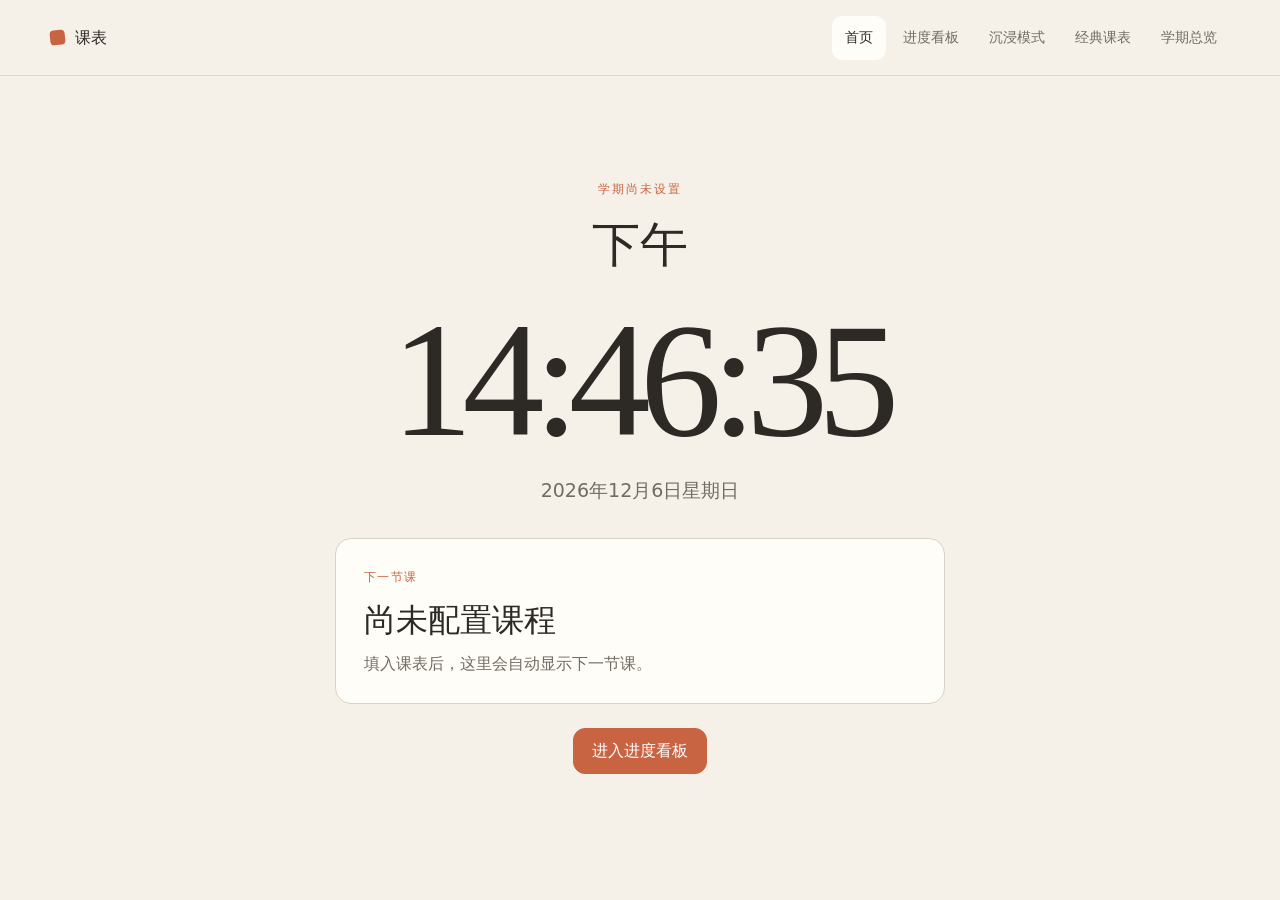
==== index.html @ 420c8482 "feat: add sanitized offline timetable template" ====
<!doctype html>
<html lang="zh-CN"><head><meta charset="UTF-8"><meta name="viewport" content="width=device-width,initial-scale=1,viewport-fit=cover"><meta name="theme-color" content="#f5f1e9"><title>首页 · 课表空白模板</title><link rel="icon" href="./public/favicon.svg"><link rel="stylesheet" href="./src/styles.css"><link rel="stylesheet" href="./src/maintenance.css"></head><body data-page="home"><div id="app"></div><script src="./src/data/schedule.js"></script><script src="./src/data/calendar.js"></script><script src="./src/engine.js"></script><script src="./src/progress-art.js"></script><script src="./src/app.js"></script></body></html>
---- src/styles.css ----
:root {
  --paper: #f5f1e9;
  --paper-deep: #ebe4d9;
  --surface: #fffdf8;
  --ink: #2d2a26;
  --muted: #716b63;
  --line: #d9d2c7;
  --accent: #c96442;
  --accent-soft: #f0d9cd;
  --radius: 16px;
  --max: 1180px;
  color-scheme: light;
  font-family: Inter, "Segoe UI", "Microsoft YaHei", system-ui, sans-serif;
  font-synthesis: none;
  background: var(--paper);
  color: var(--ink);
}

* { box-sizing: border-box; }
html { scroll-behavior: smooth; scroll-padding-top: 76px; }
body { margin: 0; min-width: 320px; background: var(--paper); }
a { color: inherit; text-decoration: none; }
button, select { font: inherit; }

.topbar {
  position: fixed;
  z-index: 20;
  inset: 0 0 auto;
  height: 64px;
  padding: 0 max(22px, calc((100vw - var(--max)) / 2));
  display: flex;
  align-items: center;
  justify-content: space-between;
  border-bottom: 1px solid color-mix(in srgb, var(--line) 82%, transparent);
  background: color-mix(in srgb, var(--paper) 92%, transparent);
  backdrop-filter: blur(10px);
}

.brand { display: flex; align-items: center; gap: 10px; font-weight: 720; letter-spacing: .02em; }
.brand-mark { width: 15px; height: 15px; border-radius: 4px; background: var(--accent); transform: rotate(-6deg); }
.topbar nav { display: flex; gap: 4px; }
.topbar nav a { padding: 9px 13px; border-radius: 10px; color: var(--muted); font-size: 14px; transition: background .18s ease, color .18s ease; }
.topbar nav a:hover, .topbar nav a:focus-visible { background: var(--surface); color: var(--ink); outline: none; }

.section-anchor { scroll-margin-top: 64px; }
.hero {
  min-height: 100svh;
  padding: 108px 24px 54px;
  display: grid;
  place-items: center;
  position: relative;
}

.hero-inner { width: min(850px, 100%); text-align: center; }
.eyebrow { margin: 0 0 18px; font-size: 12px; font-weight: 750; letter-spacing: .16em; color: var(--accent); text-transform: uppercase; }
.hero-time, .focus-clock {
  font-family: Georgia, "Times New Roman", "Songti SC", serif;
  font-variant-numeric: tabular-nums;
  line-height: .9;
  letter-spacing: -.065em;
}
.hero-time { font-size: clamp(72px, 14vw, 164px); }
.hero-date { margin: 22px 0 34px; color: var(--muted); font-size: clamp(15px, 2vw, 19px); }

.status-card {
  max-width: 610px;
  margin: 0 auto;
  padding: 25px 28px;
  text-align: left;
  border: 1px solid var(--line);
  border-radius: var(--radius);
  background: var(--surface);
}
.status-card h2 { margin: 8px 0 7px; font-family: Georgia, "Songti SC", serif; font-size: clamp(25px, 4vw, 38px); font-weight: 500; }
.status-card p { margin: 0; color: var(--muted); line-height: 1.65; }
.status-kicker { color: var(--accent); font-size: 12px; font-weight: 750; letter-spacing: .12em; }
.scroll-cue {
  position: absolute;
  bottom: 24px;
  display: flex;
  flex-direction: column;
  align-items: center;
  gap: 4px;
  color: var(--muted);
  font-size: 12px;
}
.scroll-cue b { color: var(--accent); font-size: 22px; font-weight: 400; }

.page { width: min(var(--max), calc(100% - 40px)); margin: 0 auto; padding: 92px 0 104px; }
.section-heading { display: flex; align-items: end; justify-content: space-between; gap: 36px; margin-bottom: 30px; }
.section-heading h1 { margin: 0; font: 500 clamp(38px, 6vw, 68px)/1.02 Georgia, "Songti SC", serif; letter-spacing: -.035em; }
.section-heading > p { max-width: 420px; margin: 0 0 7px; color: var(--muted); line-height: 1.7; }

.overview-grid { display: grid; grid-template-columns: repeat(3, 1fr); gap: 14px; }
.panel {
  min-width: 0;
  padding: 24px;
  border: 1px solid var(--line);
  border-radius: var(--radius);
  background: var(--surface);
}
.span-2 { grid-column: span 2; }
.span-3 { grid-column: span 3; }
.panel-heading { display: flex; align-items: baseline; justify-content: space-between; gap: 16px; margin-bottom: 22px; }
.panel-heading h2 { margin: 0; font: 500 23px/1.2 Georgia, "Songti SC", serif; }
.panel-heading span { color: var(--muted); font-size: 12px; }

.progress-stack { display: grid; gap: 21px; }
.progress-item { min-width: 0; }
.progress-copy { display: flex; justify-content: space-between; gap: 14px; margin-bottom: 8px; font-size: 13px; }
.progress-copy span:last-child { color: var(--muted); font-variant-numeric: tabular-nums; }
.progress-track { height: 7px; overflow: hidden; border-radius: 10px; background: var(--paper-deep); }
.progress-track > span { display: block; height: 100%; border-radius: inherit; background: var(--accent); transition: width .35s ease; }

.event-list { display: grid; gap: 10px; }
.event-card {
  --course: var(--accent);
  display: grid;
  grid-template-columns: 72px 1fr;
  gap: 17px;
  padding: 15px 16px;
  border: 1px solid var(--line);
  border-left: 4px solid var(--course);
  border-radius: 12px;
  background: var(--paper);
}
.event-time { font-size: 15px; font-weight: 720; font-variant-numeric: tabular-nums; }
.event-time small { display: block; margin-top: 4px; color: var(--muted); font-size: 11px; font-weight: 500; }
.event-card h3 { margin: 0 0 5px; font-size: 15px; }
.event-card p { margin: 0; color: var(--muted); font-size: 12px; }
.event-card .subtle { margin-top: 3px; color: #918a81; }
.empty-state { color: var(--muted); font-size: 14px; line-height: 1.7; padding: 10px 0; }

.free-list { display: grid; gap: 11px; }
.free-list > div { display: flex; justify-content: space-between; gap: 12px; padding-bottom: 11px; border-bottom: 1px solid var(--line); }
.free-list > div:last-child { border-bottom: 0; }
.free-list strong { font-size: 13px; }
.free-list span { color: var(--muted); font-size: 12px; }
.holiday strong { display: block; margin-bottom: 12px; font: 500 33px/1.1 Georgia, "Songti SC", serif; }
.holiday span { color: var(--muted); }
.holiday p { margin: 32px 0 0; color: var(--accent); font-weight: 700; }

.course-progress-grid { display: grid; grid-template-columns: repeat(2, minmax(0, 1fr)); gap: 22px 30px; }
.course-progress { --course: var(--accent); }
.course-progress .progress-track > span { background: var(--course); }
.course-progress .progress-copy { display: none; }
.course-label { display: grid; grid-template-columns: 9px minmax(0, 1fr) auto; gap: 9px; align-items: center; margin-bottom: 9px; }
.course-dot { width: 8px; height: 8px; border-radius: 50%; background: var(--course); }
.course-label strong { overflow: hidden; text-overflow: ellipsis; white-space: nowrap; font-size: 13px; }
.course-label small { color: var(--muted); font-size: 11px; }

.focus-page {
  min-height: 100svh;
  padding: 105px 24px 48px;
  display: flex;
  flex-direction: column;
  align-items: center;
  justify-content: center;
  text-align: center;
  background: var(--ink);
  color: var(--surface);
}
.focus-clock { font-size: clamp(82px, 18vw, 210px); }
.focus-date { margin: 24px 0 58px; color: #bdb7ae; }
.focus-state { width: min(760px, 100%); }
.focus-state h1 { margin: 10px 0 15px; font: 500 clamp(34px, 6vw, 66px)/1.08 Georgia, "Songti SC", serif; }
.focus-state > p { margin: 0; color: #c9c3bb; line-height: 1.7; }
.focus-progress { margin-top: 34px; text-align: left; }
.focus-progress .progress-track { background: #4b4741; height: 9px; }
.focus-progress .progress-copy span:last-child { color: #c9c3bb; }
.countdown { display: inline-block; margin-top: 32px; padding: 13px 20px; border: 1px solid #5d5750; border-radius: 999px; color: #e8ded4; }
.back-link { margin-top: 64px; color: #aaa39a; font-size: 13px; }

.week-picker { display: flex; gap: 10px; align-items: center; color: var(--muted); font-size: 13px; }
.week-picker select { min-height: 42px; padding: 0 34px 0 13px; border: 1px solid var(--line); border-radius: 10px; background: var(--surface); color: var(--ink); cursor: pointer; }
.week-picker select:focus { outline: 2px solid color-mix(in srgb, var(--accent) 35%, transparent); outline-offset: 2px; }
.schedule-scroll { overflow-x: auto; padding-bottom: 8px; }
.classic-grid {
  min-width: 1040px;
  min-height: 1240px;
  display: grid;
  grid-template-columns: 74px repeat(7, minmax(130px, 1fr));
  grid-template-rows: 48px repeat(15, 78px);
  position: relative;
  border: 1px solid var(--line);
  border-radius: var(--radius);
  overflow: hidden;
  background: var(--surface);
}
.grid-corner, .day-head, .period-label { z-index: 2; background: var(--surface); }
.grid-corner { grid-column: 1; grid-row: 1; display: grid; place-items: center; color: var(--muted); font-size: 11px; border-right: 1px solid var(--line); border-bottom: 1px solid var(--line); }
.day-head { grid-row: 1; display: grid; place-items: center; font-size: 13px; font-weight: 700; border-right: 1px solid var(--line); border-bottom: 1px solid var(--line); }
.period-label { grid-column: 1; display: flex; flex-direction: column; align-items: center; justify-content: center; border-right: 1px solid var(--line); border-bottom: 1px solid var(--line); }
.period-label strong { font-family: Georgia, serif; font-size: 21px; font-weight: 500; }
.period-label span { color: var(--muted); font-size: 10px; }
.grid-guide { border-right: 1px solid var(--line); border-bottom: 1px solid var(--line); }
.schedule-event {
  --course: var(--accent);
  z-index: 4;
  min-width: 0;
  margin: 4px;
  padding: 10px;
  overflow: hidden;
  border-radius: 9px;
  border-left: 4px solid var(--course);
  background: color-mix(in srgb, var(--course) 13%, var(--surface));
  display: flex;
  flex-direction: column;
  gap: 4px;
}
.schedule-event strong { font-size: 12px; line-height: 1.35; }
.schedule-event span, .schedule-event small { color: var(--muted); font-size: 10px; }

.semester-weeks { display: grid; grid-template-columns: repeat(2, minmax(0, 1fr)); gap: 14px; }
.week-card { padding: 20px; border: 1px solid var(--line); border-radius: var(--radius); background: var(--surface); }
.week-card header { display: flex; align-items: baseline; justify-content: space-between; gap: 12px; margin-bottom: 16px; }
.week-card header strong { font: 500 23px/1 Georgia, "Songti SC", serif; }
.week-card header span { color: var(--muted); font-size: 11px; }
.semester-day { display: grid; grid-template-columns: 42px 1fr; gap: 10px; min-height: 31px; padding: 6px 0; border-top: 1px solid var(--line); }
.semester-day > span { padding-top: 3px; color: var(--muted); font-size: 11px; }
.semester-day > div { display: flex; flex-wrap: wrap; gap: 5px; }
.semester-day i { --course: var(--accent); padding: 3px 7px; border-radius: 6px; background: color-mix(in srgb, var(--course) 15%, var(--surface)); color: var(--ink); font-size: 10px; font-style: normal; }
.semester-day em { color: #b4ada4; font-style: normal; }

footer { padding: 30px 20px 46px; text-align: center; color: var(--muted); font-size: 11px; }

@media (max-width: 820px) {
  .topbar { padding-inline: 14px; }
  .topbar nav a:first-child { display: none; }
  .topbar nav a { padding-inline: 9px; font-size: 12px; }
  .page { width: min(100% - 24px, var(--max)); padding-block: 78px; }
  .section-heading { align-items: flex-start; flex-direction: column; gap: 17px; }
  .section-heading > p { max-width: none; }
  .overview-grid { grid-template-columns: 1fr; }
  .span-2, .span-3 { grid-column: auto; }
  .course-progress-grid, .semester-weeks { grid-template-columns: 1fr; }
  .focus-date { margin-bottom: 42px; }
}

@media (max-width: 520px) {
  .hero { padding-inline: 14px; }
  .status-card { padding: 21px; }
  .panel { padding: 19px; }
  .event-card { grid-template-columns: 62px 1fr; gap: 11px; }
  .hero-time { letter-spacing: -.075em; }
}

@media (prefers-reduced-motion: reduce) {
  html { scroll-behavior: auto; }
  *, *::before, *::after { transition-duration: .01ms !important; animation-duration: .01ms !important; }
}
---- src/maintenance.css ----
/* 公开模板：保留暖白、炭灰和陶土色；真实多页与胶囊计时器。 */
html{scroll-padding-top:0}
body{line-height:1.5}
.topbar{height:76px;background:var(--paper);backdrop-filter:none;gap:20px}
.topbar nav a{min-height:44px;display:inline-flex!important;align-items:center;font-size:14px}
.topbar nav a[aria-current=page]{background:var(--surface);color:var(--ink)}
.topbar nav{flex-wrap:wrap;justify-content:flex-end}
:focus-visible{outline:2px solid var(--accent)!important;outline-offset:4px}
.page{padding-top:120px}
.part{font:500 clamp(28px,5vw,48px)/1.2 Georgia,"Songti SC",serif;margin:10px 0 32px}
.home-next{margin:0 auto 24px;overflow-wrap:anywhere}
.home-next h2{font-size:clamp(23px,4vw,32px)}
.primary-link,button{display:inline-flex;justify-content:center;align-items:center;min-height:44px;padding:10px 18px;border:1px solid var(--line);border-radius:12px;background:var(--surface);color:var(--ink);cursor:pointer;font:inherit;transition:background .18s}
.primary-link{background:var(--accent);color:white;border-color:var(--accent)}
button:hover{background:var(--paper-deep)}
button:disabled{cursor:default;opacity:.5}
.subtle{color:var(--muted)}
.panel>h2{font:500 24px Georgia,"Songti SC",serif;margin:0 0 24px}
.meter-title{display:flex;align-items:baseline;justify-content:space-between;gap:16px;margin:0 0 10px}
.meter-title strong{font-size:14px}.meter-title span{font-size:13px;color:var(--muted)}
.meter{position:relative;height:26px;border-radius:999px;overflow:hidden;background:var(--paper-deep)}
.meter i{position:absolute;inset:0;background:color-mix(in srgb,var(--fill) 45%,var(--paper));transform-origin:left center;transition:transform .4s}
.meter small{position:relative;display:block;z-index:1;text-align:center;font-size:12px;line-height:26px;color:#2d2a26}
.is-ended{filter:grayscale(1);background:#eeeae4!important;color:#77716a!important;border-color:#d4d0c9!important}
.is-ended h3,.is-ended strong,.is-ended p{color:#77716a!important}
.free-list > div,.free-list > div.is-ended{display:grid;grid-template-columns:minmax(0,1fr) auto;align-items:center;min-height:48px;padding:10px 12px;border:1px solid var(--line);border-radius:8px}
.free-list > div:last-child{border-bottom:1px solid var(--line)}
.free-list strong,.free-list span{line-height:1.5;font-variant-numeric:tabular-nums}
.free-list span{text-align:right;white-space:nowrap}
.calendar-details{margin-top:32px;padding:20px;border:1px solid var(--line);border-radius:12px;line-height:1.8}
summary{cursor:pointer;min-height:44px;display:list-item;padding:8px}
.calendar-details a{text-decoration:underline}
.immersive{background:var(--ink);color:var(--surface)}
.immersive .topbar{background:var(--ink);border-color:#504a44}
.immersive .topbar nav a{color:#d1c9c0}
.immersive .topbar nav a[aria-current=page],.immersive .topbar nav a:hover{background:#49433d;color:white}
.focus-page{padding:118px 24px 50px;min-height:100svh;justify-content:flex-start}
.focus-date{margin:0 0 26px}
.focus-clock{font-size:clamp(70px,12vw,160px)}
.focus-state{margin-top:25px}
.focus-state h1{font-size:clamp(26px,4vw,46px);margin:15px 0}
.state-pill{display:inline-block;border:1px solid #867667;border-radius:999px;padding:5px 15px;color:#edb69a;font-size:14px}
.timer-rotator{perspective:600px;margin:26px 0 16px}
#timer-label{color:#c9c3bb;font-size:14px}
#timer-value{display:block;font-size:clamp(25px,4vw,42px);font-weight:500;font-variant-numeric:tabular-nums}
.capsule{position:relative;isolation:isolate;overflow:hidden;max-width:720px;height:38px;border-radius:999px;background:#504841;margin:0 auto;border:1px solid #706153}
.capsule i{position:absolute;inset:0;background:#dba180;transform-origin:left center;transition:transform .5s cubic-bezier(.2,.7,.2,1)}
.capsule small{position:relative;z-index:1;display:inline-block;line-height:24px;margin-top:6px;padding:0 12px;border-radius:999px;background:#302a25;color:#fff4ea;font-size:12px}
.mode-button{margin-top:20px;background:transparent;color:#e8d8ca;border-color:#796b60}
.mode-button:hover{background:#49413a}
.custom-panel{margin-top:26px;width:min(720px,100%);text-align:left;border-top:1px solid #65584d;color:#d8cfc6}
.custom-panel form{display:grid;gap:15px;padding:15px 0}
.custom-panel label{display:grid;gap:7px}
input,select{font:inherit;padding:10px;border:1px solid var(--line);border-radius:8px;min-height:44px;max-width:100%}
.custom-panel input{width:100%;background:#403931;color:#fff7ee;border-color:#8f7a68;color-scheme:dark}
.form-actions{display:flex;gap:12px;flex-wrap:wrap}
#form-error{color:#ffb7a3;margin:0}#custom-hint{font-size:13px}
#holiday-note{color:#c9c3bb;font-size:13px}
.week-controls{display:flex;align-items:center;gap:12px;flex-wrap:wrap}
.day-head{display:flex;flex-direction:column;justify-content:center;align-items:center}
.day-head small{font-size:11px;color:var(--muted)}
.classic-grid{grid-template-rows:60px repeat(15,78px)}
.time-table{width:100%;border-collapse:collapse;min-width:600px}
.time-table th,.time-table td{padding:10px;border:1px solid var(--line);text-align:center}
.semester-long{grid-template-columns:1fr;margin-top:26px;padding-bottom:75vh}
.week-card{scroll-margin-top:110px}
.semester-day{grid-template-columns:48px 1fr}
.semester-day i{font-size:13px;padding:6px 10px}
/* 即使浏览器未报告刘海高度，也保留28px顶部缓冲。 */
@media(max-width:820px),(pointer:coarse){
 :root{--camera-gap:max(28px,calc(env(safe-area-inset-top,0px) + 12px));--phone-side:max(12px,env(safe-area-inset-left,0px),env(safe-area-inset-right,0px))}
 .topbar{height:auto;min-height:calc(92px + var(--camera-gap));padding:calc(10px + var(--camera-gap)) var(--phone-side) 10px;gap:8px;align-items:flex-start}
 .brand{padding-top:12px;white-space:nowrap}
 .topbar nav{gap:0;max-width:calc(100% - 65px)}
 .topbar nav a{font-size:12px;padding:6px 8px}
 .page{width:calc(100% - var(--phone-side) * 2);padding-top:calc(135px + var(--camera-gap));padding-bottom:calc(78px + env(safe-area-inset-bottom,0px))}
 html{scroll-padding-top:0}
 .focus-page{padding:calc(140px + var(--camera-gap)) var(--phone-side) calc(50px + env(safe-area-inset-bottom,0px))}
 .hero{padding:calc(145px + var(--camera-gap)) var(--phone-side) calc(54px + env(safe-area-inset-bottom,0px))}
 .week-card{scroll-margin-top:calc(135px + var(--camera-gap))}
}
@media(prefers-reduced-motion:reduce){.capsule i,.meter i{transition:none}}
.progress-link{display:inline-flex;align-items:center;justify-content:center;min-height:44px;padding:10px 18px;border:1px solid #796b60;border-radius:12px;margin-left:12px}
.progress-only .topbar{justify-content:space-between;padding-inline:max(24px,env(safe-area-inset-left,0px),env(safe-area-inset-right,0px));border:0}
.back-focus{min-height:44px;display:inline-flex;align-items:center;color:#d8cfc6;font-size:14px}
#browser-fullscreen{background:transparent;color:#d8cfc6;border-color:#65584d;font-size:13px}
.progress-only .focus-page{min-height:100svh;justify-content:center;padding-inline:max(24px,env(safe-area-inset-left,0px),env(safe-area-inset-right,0px))}
.progress-only .focus-state{width:min(1080px,100%);margin:0}
.progress-only .focus-state h1{font-size:clamp(26px,4vw,50px)}
.progress-only .timer-rotator{margin:38px 0 26px}
.progress-only #timer-value{font:500 clamp(32px,6vw,76px)/1.5 Georgia,"Songti SC",serif;font-variant-numeric:tabular-nums}
.progress-only .capsule{max-width:none;height:64px;border-radius:999px;background:#3f3933;border:1px solid #82705f}
.progress-only .capsule>i{background:#dba180}
.progress-only .capsule small{margin-top:20px;line-height:24px;z-index:4}
.rail-ticks{position:absolute;inset:0 24px;display:flex;justify-content:space-between;align-items:flex-end;padding-bottom:8px;pointer-events:none}
.rail-ticks b{height:7px;width:1px;background:#2d2a2680}
.rail-ticks b.major{height:13px}
.rail-cursor{position:absolute;left:clamp(16px,var(--position,0%),calc(100% - 16px));top:8px;transform:translateX(-50%);color:#fff4e5;filter:drop-shadow(0 1px 1px #302a25);transition:left .5s}
.rail-scale{display:flex;justify-content:space-between;margin-top:12px;color:#beb2a5;font-size:12px;font-variant-numeric:tabular-nums}
.rail-note{color:#b5a89a;font-size:13px;margin:22px 0 0}
#fullscreen-hint{font-size:13px;color:#e5c4ac;min-height:20px}
@media(max-width:820px),(pointer:coarse){
 .progress-only .topbar{min-height:calc(64px + var(--camera-gap));padding-top:calc(10px + var(--camera-gap));align-items:center}
 .progress-only .focus-page{padding-top:calc(100px + var(--camera-gap))}
 .progress-only .capsule{height:56px}
 .progress-only .capsule small{margin-top:16px}
}
@media(prefers-reduced-motion:reduce){.rail-cursor{transition:none}}

.progress-art{margin:20px auto 0;max-width:1080px}
.art-picker{display:flex;justify-content:center;align-items:center;gap:12px;color:#c8bfb5;font-size:14px}
.art-picker select{background:#403931;color:#f8eee2;border-color:#807162;max-width:200px}
.art-stage{width:100%;margin-top:20px}
.art-stage svg{display:block;width:100%;height:auto;min-height:100px}
.art-caption{font-size:14px;color:#dccfbe;margin:0 0 12px}
.art-motion{font-size:12px;min-height:44px;background:transparent;color:#bfb3a5;border:0;padding:8px 12px}
.art-motion:hover{background:#494039}
.ink-wave{animation:ink-sway 4s ease-in-out infinite;transform-origin:center}
.grain{transition:opacity .6s,transform .6s}
@keyframes ink-sway{0%,100%{transform:translateX(-3px)}50%{transform:translateX(3px)}}
.art-paused .ink-wave{animation-play-state:paused}
.progress-only.has-progress-art #capsule,.progress-only.has-progress-art .rail-scale,.progress-only.has-progress-art .rail-note{display:none}
@media(prefers-reduced-motion:reduce){.ink-wave{animation:none}.grain{transition:none}}

/* 样式控制归入角落工具栏；中心保留立体空间中的进度图形。 */
.progress-only .topbar .art-picker{margin-left:auto;gap:8px;font-size:12px}
.progress-only .topbar #browser-fullscreen{order:3}
.progress-only .art-stage{max-width:660px;margin:8px auto}
.progress-only .art-stage svg{width:100%;height:auto;max-height:38svh;min-height:170px}
.progress-only .timer-rotator{margin:20px 0 4px}
.progress-only #timer-value{font-size:clamp(28px,4vw,52px)}
.progress-only .focus-state h1{font-size:clamp(24px,3vw,38px)}
.sand-stream{animation:sand-fall 1s linear infinite}
@keyframes sand-fall{to{stroke-dashoffset:-20}}
.art-paused .sand-stream{animation-play-state:paused}
@media(max-width:820px),(pointer:coarse){
 .progress-only .topbar{flex-wrap:wrap;gap:6px 12px}
 .progress-only .topbar .back-focus{order:0}
 .progress-only .topbar #browser-fullscreen{order:1;margin-left:auto}
 .progress-only .topbar .art-picker{order:2;flex-basis:100%;justify-content:flex-end}
 .progress-only .art-picker select{font-size:14px;min-height:44px;padding:8px}
 .progress-only .focus-page{padding-top:calc(158px + var(--camera-gap))}
 .progress-only .art-stage svg{max-height:32svh}
}
@media(prefers-reduced-motion:reduce){.sand-stream{animation:none}}

/* 作息节数随模板配置调整。 */
.classic-grid{min-height:0;grid-template-rows:60px repeat(var(--period-count,8),78px)}
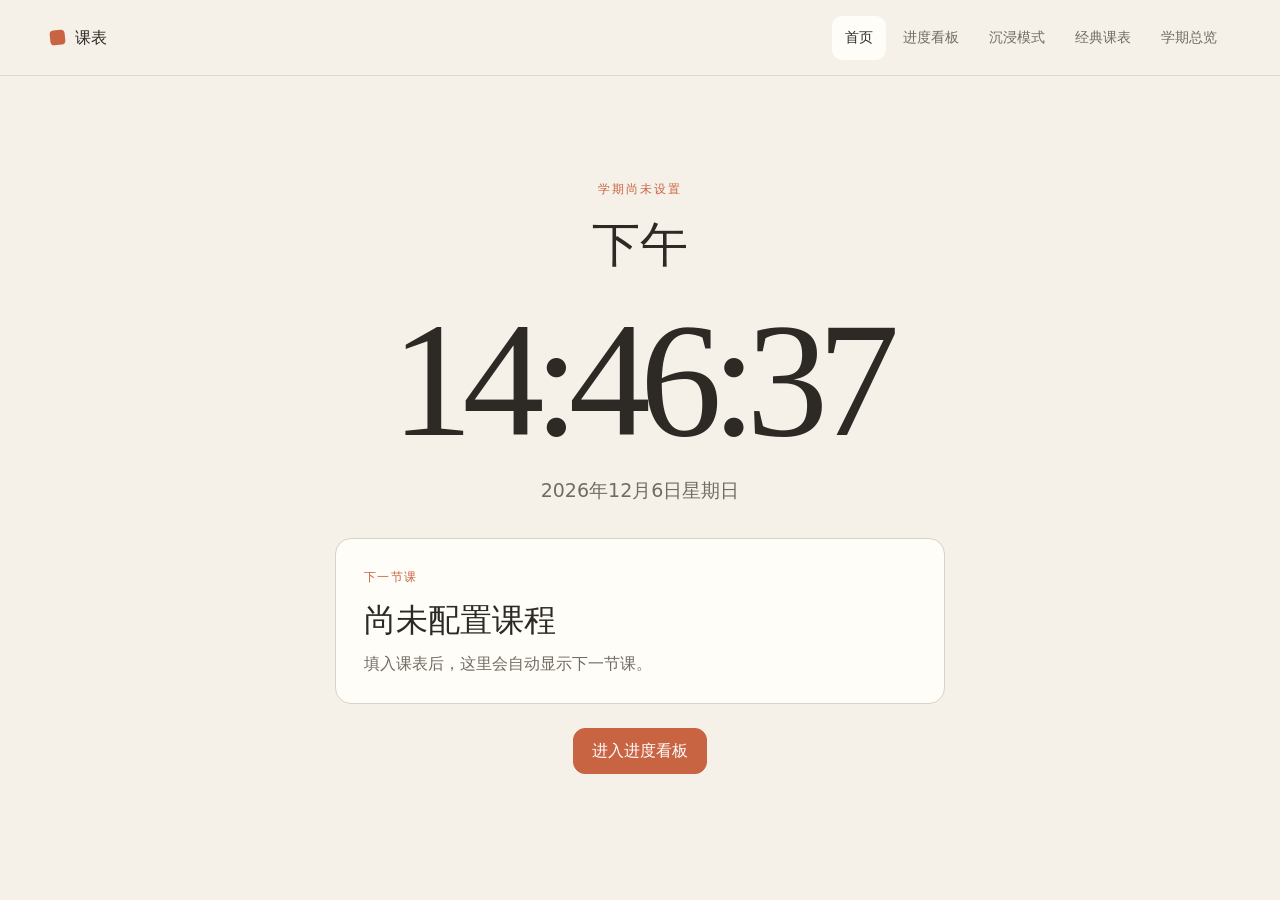
==== commit 777c1f10: "refactor: separate maintainable timetable data" ====
--- a/index.html
+++ b/index.html
@@ -1,2 +1,2 @@
 <!doctype html>
-<html lang="zh-CN"><head><meta charset="UTF-8"><meta name="viewport" content="width=device-width,initial-scale=1,viewport-fit=cover"><meta name="theme-color" content="#f5f1e9"><title>首页 · 课表空白模板</title><link rel="icon" href="./public/favicon.svg"><link rel="stylesheet" href="./src/styles.css"><link rel="stylesheet" href="./src/maintenance.css"></head><body data-page="home"><div id="app"></div><script src="./src/data/schedule.js"></script><script src="./src/data/calendar.js"></script><script src="./src/engine.js"></script><script src="./src/progress-art.js"></script><script src="./src/app.js"></script></body></html>
+<html lang="zh-CN"><head><meta charset="UTF-8"><meta name="viewport" content="width=device-width,initial-scale=1,viewport-fit=cover"><meta name="theme-color" content="#f5f1e9"><title>首页 · 课表空白模板</title><link rel="icon" href="./public/favicon.svg"><link rel="stylesheet" href="./src/styles.css"><link rel="stylesheet" href="./src/maintenance.css"></head><body data-page="home"><div id="app"></div><script src="./src/data/schedule.js"></script><script src="./src/data/times.js"></script><script src="./src/data/holidays.js"></script><script src="./src/data/calendar.js"></script><script src="./src/engine.js"></script><script src="./src/progress-art.js"></script><script src="./src/app.js"></script></body></html>
